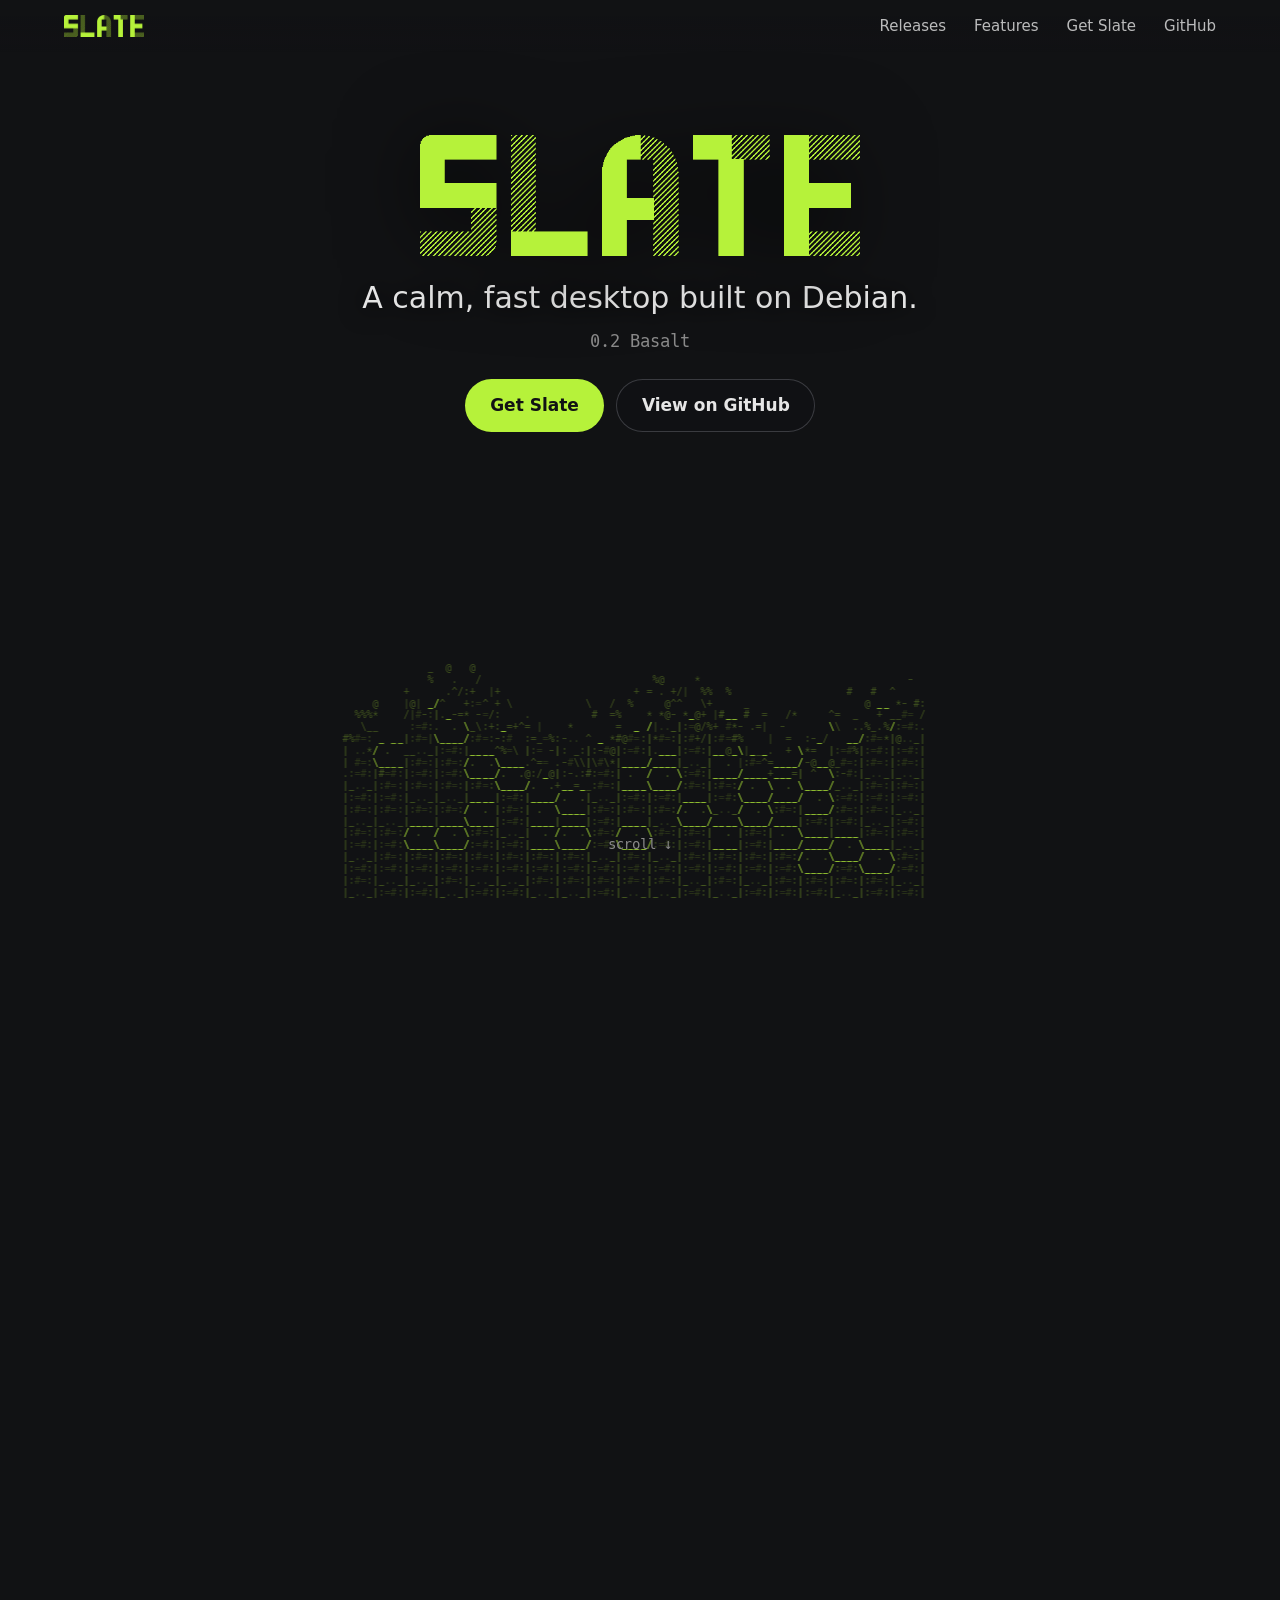
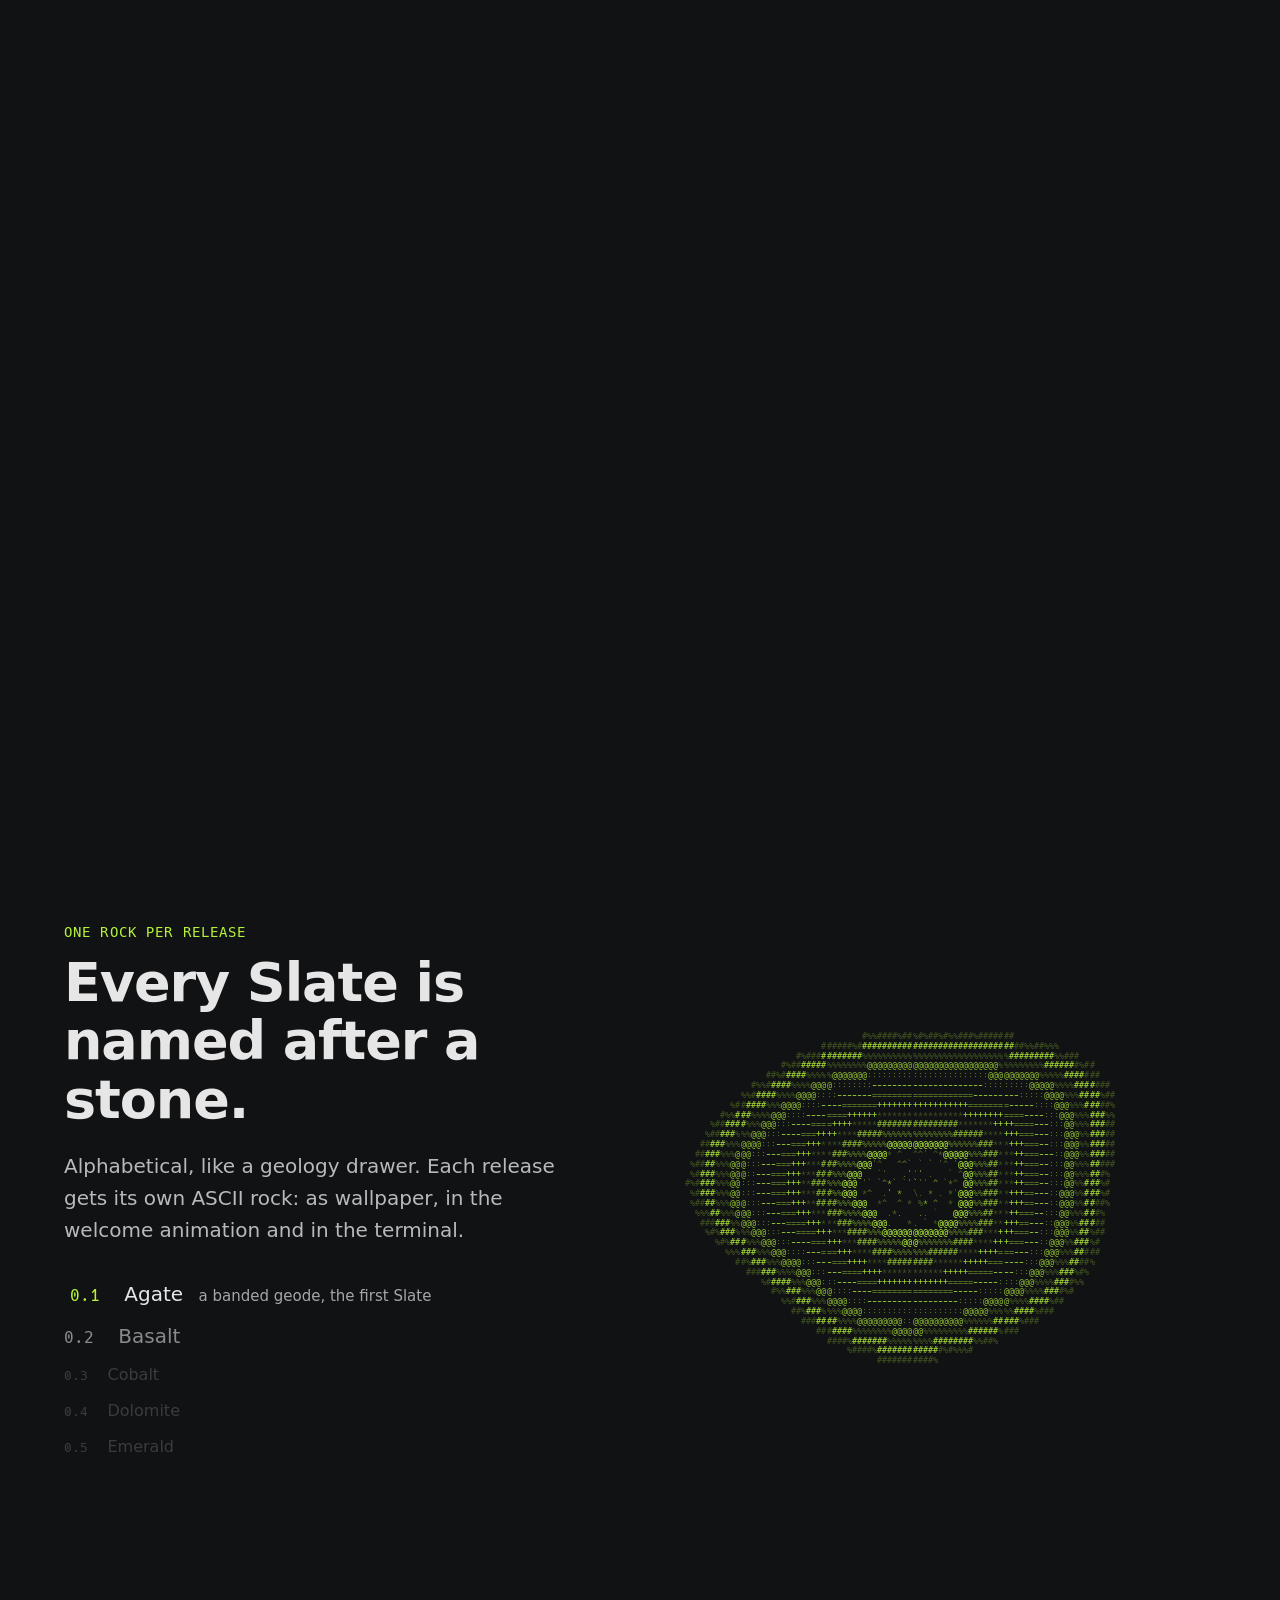
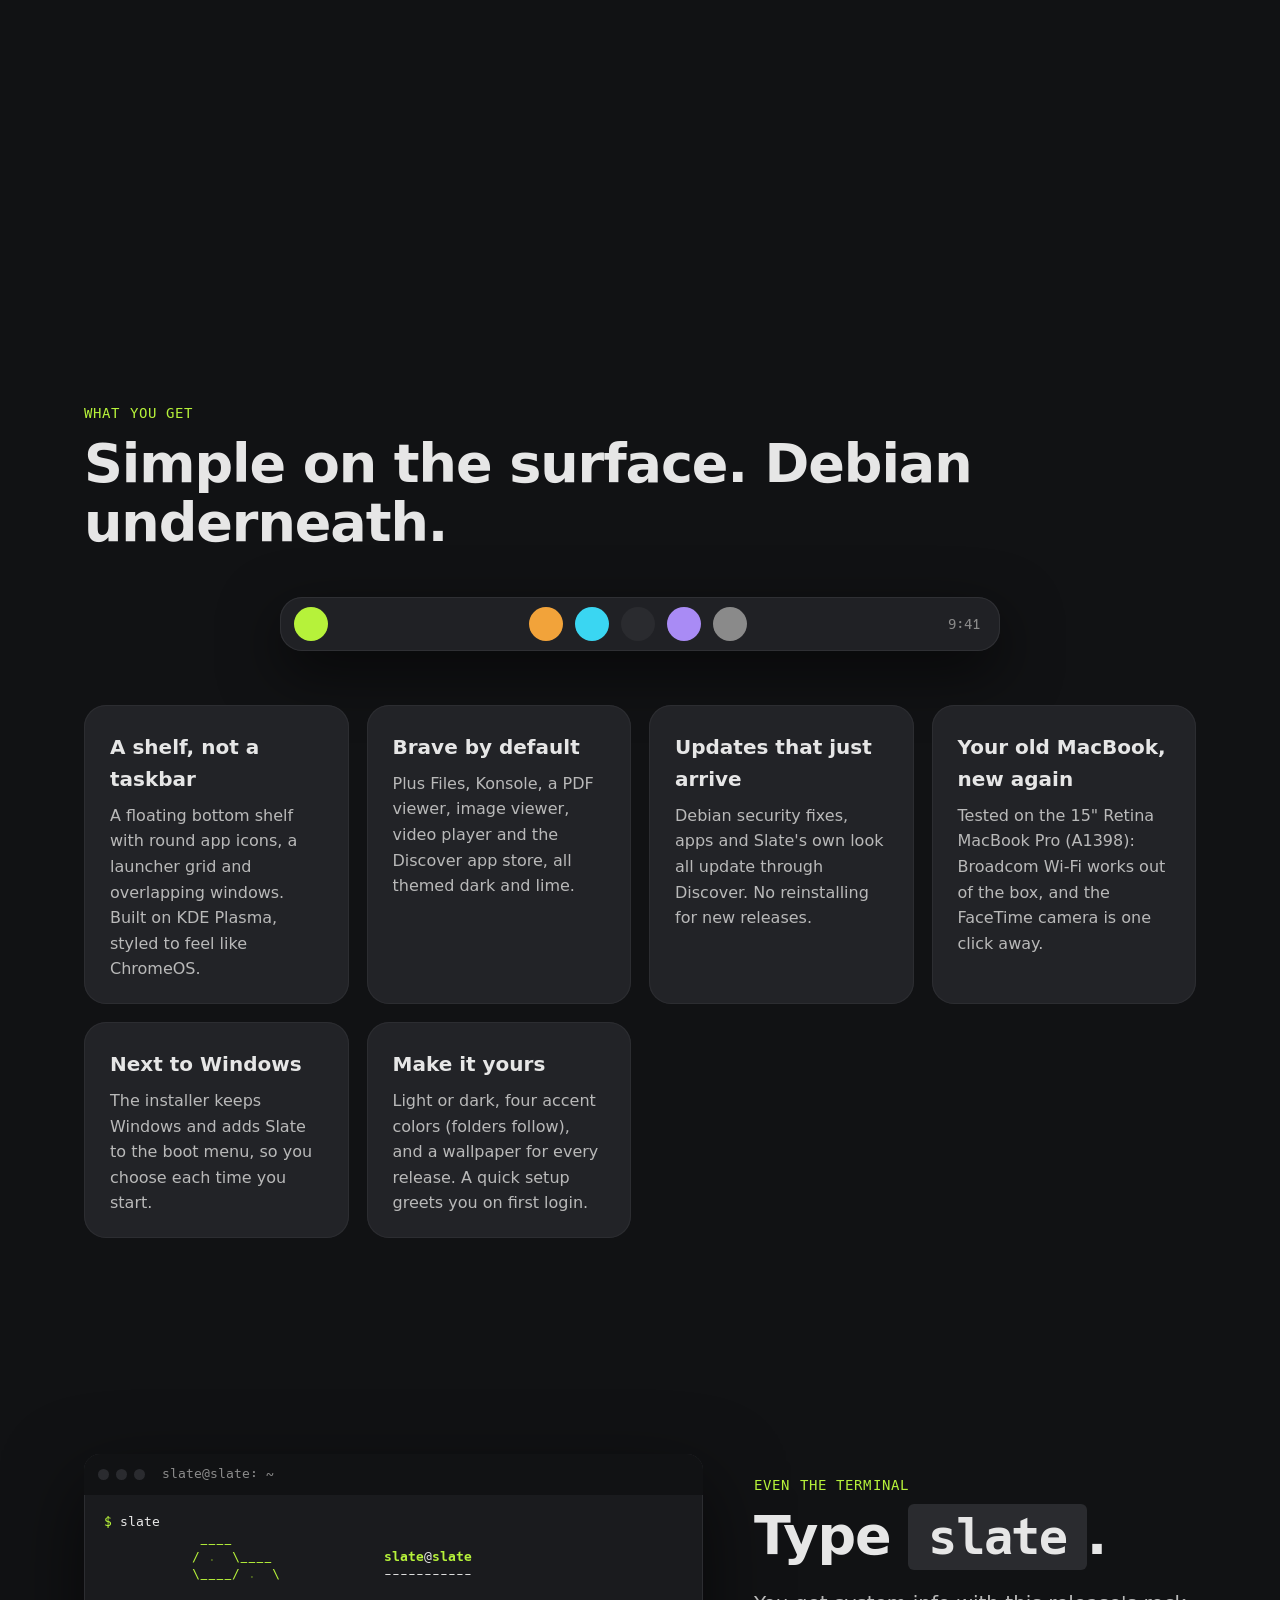
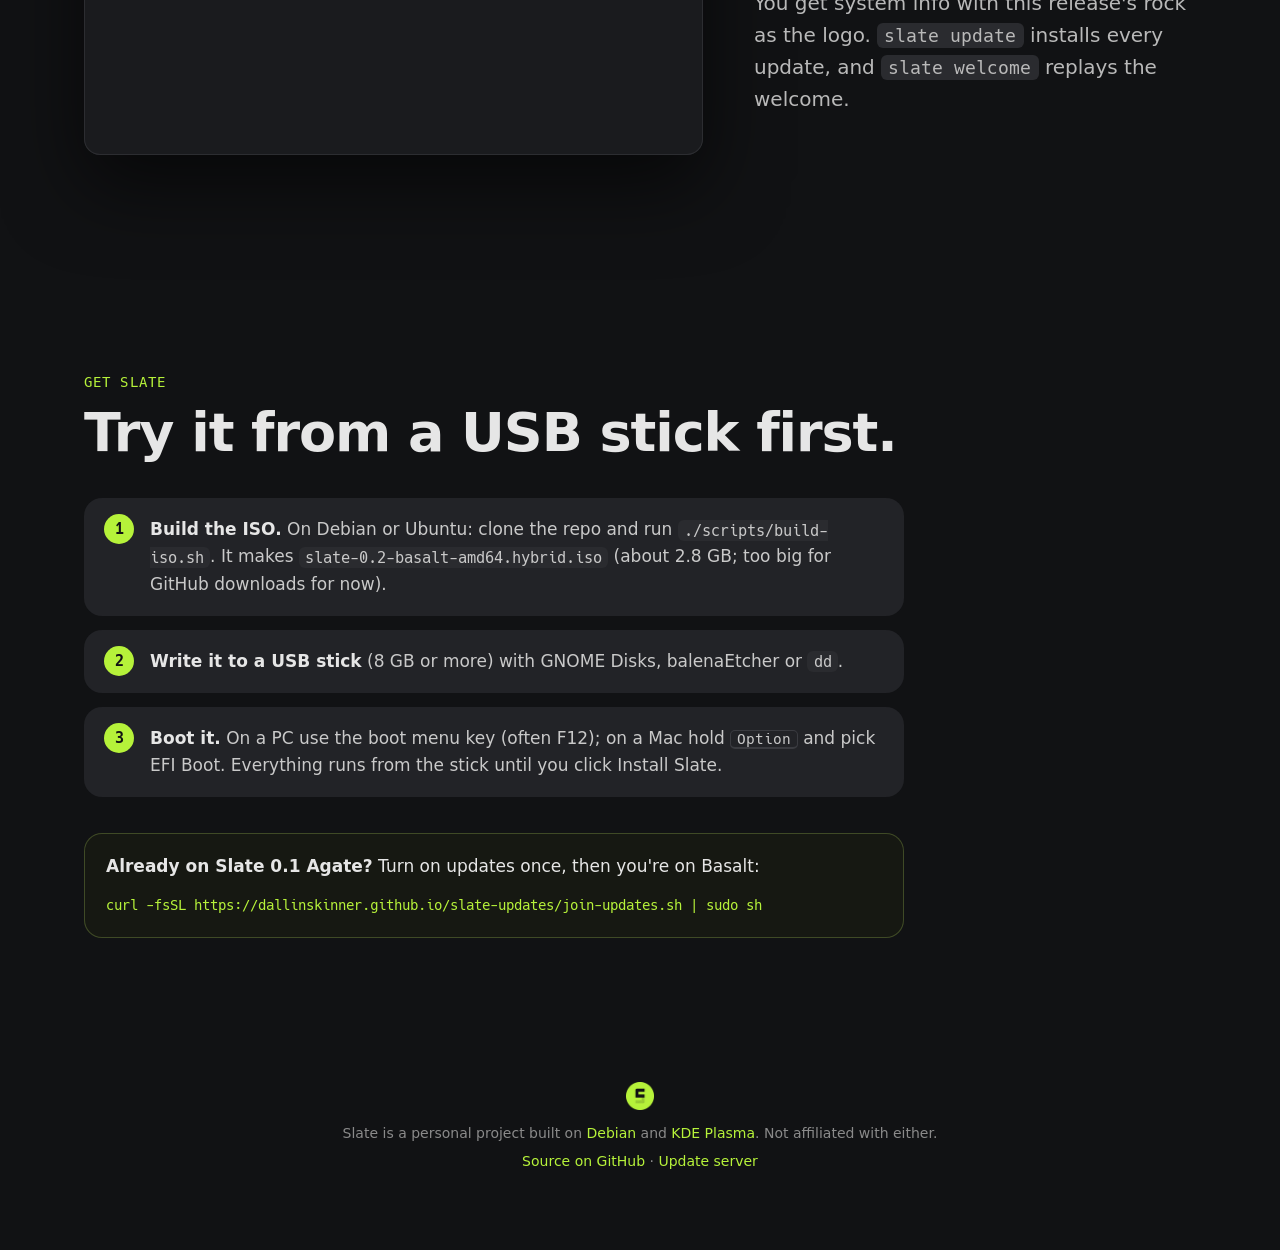
==== website/index.html @ af1b6420 "Slate 0.2 Basalt Debian 13 based desktop OS: live-build config, Slate look (KDE Plasma styled), slat" ====
<!doctype html>
<html lang="en">
<head>
<meta charset="utf-8">
<meta name="viewport" content="width=device-width, initial-scale=1">
<title>Slate</title>
<meta name="description" content="Slate is a calm, fast desktop OS built on Debian. Every release is named after a rock.">
<meta name="theme-color" content="#111214">
<link rel="icon" href="assets/favicon.png">
<link rel="stylesheet" href="style.css">
</head>
<body>

<header class="nav">
  <a class="nav-logo" href="#top"><img src="assets/wordmark.png" alt="Slate" height="22"></a>
  <nav>
    <a href="#releases">Releases</a>
    <a href="#features">Features</a>
    <a href="#get">Get Slate</a>
    <a class="nav-gh" href="https://github.com/dallinskinner/slate">GitHub</a>
  </nav>
</header>

<main id="top">

  <!-- Hero: the Basalt columns rise as you scroll -->
  <section class="hero" id="hero">
    <div class="sticky">
      <canvas id="heroRock" aria-hidden="true"></canvas>
      <div class="hero-text">
        <img class="hero-mark" src="assets/wordmark.png" alt="Slate">
        <p class="hero-tag">A calm, fast desktop built on Debian.</p>
        <p class="hero-ver"><span class="mono">0.2 Basalt</span></p>
        <div class="hero-cta">
          <a class="btn" href="#get">Get Slate</a>
          <a class="btn ghost" href="https://github.com/dallinskinner/slate">View on GitHub</a>
        </div>
      </div>
      <div class="scroll-hint mono" id="scrollHint">scroll ↓</div>
    </div>
  </section>

  <!-- Releases: the rock morphs from Agate into Basalt -->
  <section class="releases" id="releases">
    <div class="sticky split">
      <div class="rel-copy">
        <p class="kicker mono">One rock per release</p>
        <h2>Every Slate is named after a stone.</h2>
        <p class="lede">Alphabetical, like a geology drawer. Each release gets its own ASCII rock: as wallpaper, in the welcome animation and in the terminal.</p>
        <ol class="rel-list">
          <li data-at="0"><span class="mono">0.1</span> Agate <em>a banded geode, the first Slate</em></li>
          <li data-at="1"><span class="mono">0.2</span> Basalt <em>hexagonal columns, out now</em></li>
          <li class="future"><span class="mono">0.3</span> Cobalt</li>
          <li class="future"><span class="mono">0.4</span> Dolomite</li>
          <li class="future"><span class="mono">0.5</span> Emerald</li>
        </ol>
      </div>
      <canvas id="morphRock" aria-hidden="true"></canvas>
    </div>
  </section>

  <!-- Features -->
  <section class="features" id="features">
    <p class="kicker mono reveal">What you get</p>
    <h2 class="reveal">Simple on the surface. Debian underneath.</h2>
    <div class="shelf-demo reveal" aria-hidden="true">
      <div class="shelf">
        <span class="dot launcher"></span>
        <span class="apps">
          <span class="dot" style="--c:#f2a33a"></span>
          <span class="dot" style="--c:#3ad6f2"></span>
          <span class="dot" style="--c:#2a2b2f"></span>
          <span class="dot" style="--c:#a98bf5"></span>
          <span class="dot" style="--c:#8a8a8a"></span>
        </span>
        <span class="tray mono">9:41</span>
      </div>
    </div>
    <div class="grid">
      <article class="card reveal">
        <h3>A shelf, not a taskbar</h3>
        <p>A floating bottom shelf with round app icons, a launcher grid and overlapping windows. Built on KDE Plasma, styled to feel like ChromeOS.</p>
      </article>
      <article class="card reveal">
        <h3>Brave by default</h3>
        <p>Plus Files, Konsole, a PDF viewer, image viewer, video player and the Discover app store, all themed dark and lime.</p>
      </article>
      <article class="card reveal">
        <h3>Updates that just arrive</h3>
        <p>Debian security fixes, apps and Slate's own look all update through Discover. No reinstalling for new releases.</p>
      </article>
      <article class="card reveal">
        <h3>Your old MacBook, new again</h3>
        <p>Tested on the 15" Retina MacBook Pro (A1398): Broadcom Wi-Fi works out of the box, and the FaceTime camera is one click away.</p>
      </article>
      <article class="card reveal">
        <h3>Next to Windows</h3>
        <p>The installer keeps Windows and adds Slate to the boot menu, so you choose each time you start.</p>
      </article>
      <article class="card reveal">
        <h3>Make it yours</h3>
        <p>Light or dark, four accent colors (folders follow), and a wallpaper for every release. A quick setup greets you on first login.</p>
      </article>
    </div>
  </section>

  <!-- Terminal -->
  <section class="term-section">
    <div class="term reveal" role="img" aria-label="Konsole running the slate command, showing the Basalt rock and system info">
      <div class="term-bar"><span></span><span></span><span></span><b class="mono">slate@slate: ~</b></div>
      <pre class="mono" id="termOut"><span class="p">$</span> slate</pre>
    </div>
    <div class="term-copy reveal">
      <p class="kicker mono">Even the terminal</p>
      <h2>Type <code>slate</code>.</h2>
      <p class="lede">You get system info with this release's rock as the logo. <code>slate update</code> installs every update, and <code>slate welcome</code> replays the welcome.</p>
    </div>
  </section>

  <!-- Get Slate -->
  <section class="get" id="get">
    <p class="kicker mono reveal">Get Slate</p>
    <h2 class="reveal">Try it from a USB stick first.</h2>
    <ol class="steps">
      <li class="reveal"><b>Build the ISO.</b> On Debian or Ubuntu: clone the repo and run <code>./scripts/build-iso.sh</code>. It makes <code>slate-0.2-basalt-amd64.hybrid.iso</code> (about 2.8 GB; too big for GitHub downloads for now).</li>
      <li class="reveal"><b>Write it to a USB stick</b> (8 GB or more) with GNOME Disks, balenaEtcher or <code>dd</code>.</li>
      <li class="reveal"><b>Boot it.</b> On a PC use the boot menu key (often F12); on a Mac hold <kbd>Option</kbd> and pick EFI Boot. Everything runs from the stick until you click Install Slate.</li>
    </ol>
    <div class="callout reveal">
      <p><b>Already on Slate 0.1 Agate?</b> Turn on updates once, then you're on Basalt:</p>
      <pre class="mono copy"><code>curl -fsSL https://dallinskinner.github.io/slate-updates/join-updates.sh | sudo sh</code></pre>
    </div>
  </section>

</main>

<footer class="foot">
  <img src="assets/favicon.png" alt="" width="28" height="28">
  <p>Slate is a personal project built on <a href="https://www.debian.org">Debian</a> and <a href="https://kde.org/plasma-desktop/">KDE Plasma</a>. Not affiliated with either.</p>
  <p><a href="https://github.com/dallinskinner/slate">Source on GitHub</a> · <a href="https://github.com/dallinskinner/slate-updates">Update server</a></p>
</footer>

<script src="main.js"></script>
</body>
</html>
---- website/style.css ----
@font-face { font-family: "Hack"; src: url("assets/fonts/Hack-Regular.ttf") format("truetype"); font-display: swap; }
@font-face { font-family: "Hack"; font-weight: 700; src: url("assets/fonts/Hack-Bold.ttf") format("truetype"); font-display: swap; }

:root {
  --ink: #111214; --base: #1a1b1e; --surface: #222327; --raised: #2a2b2f;
  --text: #e6e6e6; --muted: #8a8a8a; --lime: #b6f23a; --lime-hi: #ccf778;
  --sans: "Noto Sans", "Inter", system-ui, -apple-system, "Segoe UI", sans-serif;
  --mono: "Hack", ui-monospace, "SFMono-Regular", Menlo, monospace;
  --gutter: clamp(16px, 5vw, 64px);
}
* { box-sizing: border-box; }
html { scroll-behavior: smooth; }
html, body { overflow-x: clip; }
body { margin: 0; background: var(--ink); color: var(--text); font: 17px/1.6 var(--sans); -webkit-font-smoothing: antialiased; }
a { color: var(--lime); text-decoration: none; }
a:hover { color: var(--lime-hi); }
.mono, code, kbd, pre { font-family: var(--mono); }
code { overflow-wrap: anywhere; font-size: .9em; background: var(--raised); padding: .1em .4em; border-radius: 6px; }
kbd { font-size: .85em; border: 1px solid #3a3b40; border-bottom-width: 2px; padding: 0 .4em; border-radius: 5px; }
.nowrap { white-space: nowrap; }
h2 { font-size: clamp(30px, 4.6vw, 54px); line-height: 1.08; letter-spacing: -.02em; margin: .2em 0 .4em; font-weight: 700; }
h3 { font-size: 20px; margin: 0 0 .4em; }
.kicker { color: var(--lime); font-size: 14px; letter-spacing: .08em; text-transform: uppercase; margin: 0; }
.lede { color: #b9b9b9; font-size: clamp(17px, 1.6vw, 20px); max-width: 34em; }

/* nav */
.nav { position: fixed; inset: 0 0 auto 0; z-index: 10; display: flex; align-items: center; justify-content: space-between;
  padding: 14px var(--gutter); background: linear-gradient(var(--ink) 30%, transparent); }
.nav-logo img { display: block; }
.nav nav { display: flex; gap: clamp(12px, 3vw, 28px); font-size: 15px; }
.nav nav a { color: var(--text); opacity: .8; }
.nav nav a:hover { opacity: 1; color: var(--lime); }
@media (max-width: 560px) { .nav nav a:not(.nav-gh) { display: none; } }

/* sticky scroll scenes */
.sticky { position: sticky; top: 0; height: 100vh; height: 100svh; overflow: hidden; }
.hero { height: 260vh; }
.hero canvas { position: absolute; left: 50%; bottom: 0; transform: translateX(-50%); width: min(1400px, 100%, 50vh * 1.62); }
.hero-text { position: absolute; inset: 0; display: flex; flex-direction: column; align-items: center; justify-content: center;
  justify-content: flex-start; text-align: center; padding: 15vh var(--gutter) 0; opacity: 0; transform: translateY(24px);
  transition: opacity .6s ease, transform .6s ease; pointer-events: none; }
.hero-text.on { opacity: 1; transform: none; pointer-events: auto; }
.hero-mark { width: min(440px, 70vw); height: auto; filter: drop-shadow(0 8px 40px rgba(0,0,0,.7)); }
.hero-tag { font-size: clamp(20px, 2.6vw, 30px); margin: .6em 0 .2em; text-shadow: 0 2px 24px #000; }
.hero-ver { color: var(--muted); margin: 0 0 1.4em; }
.hero-cta { display: flex; gap: 12px; flex-wrap: wrap; justify-content: center; }
.btn { display: inline-block; background: var(--lime); color: var(--ink); font-weight: 700; padding: .75em 1.5em; border-radius: 999px; }
.btn:hover { background: var(--lime-hi); color: var(--ink); }
.btn.ghost { background: rgba(17,18,20,.7); color: var(--text); box-shadow: inset 0 0 0 1px #3a3b40; }
.btn.ghost:hover { box-shadow: inset 0 0 0 1px var(--lime); color: var(--lime); }
.scroll-hint { position: absolute; bottom: 5vh; left: 0; right: 0; text-align: center; color: var(--muted); font-size: 14px;
  animation: bob 1.6s ease-in-out infinite; transition: opacity .4s; }
@keyframes bob { 50% { transform: translateY(8px); } }

.releases { height: 300vh; }
.split { display: grid; grid-template-columns: minmax(0, 5fr) minmax(0, 6fr); align-items: center; gap: 3vw; padding: 0 var(--gutter); }
.split canvas { width: 100%; }
.rel-list { list-style: none; padding: 0; margin: 1.6em 0 0; display: grid; gap: .5em; font-size: 20px; }
.rel-list li { color: var(--muted); transition: color .3s, transform .3s; }
.rel-list li .mono { display: inline-block; width: 3em; font-size: .8em; }
.rel-list li em { font-style: normal; font-size: 15px; margin-left: .6em; opacity: 0; transition: opacity .3s; }
.rel-list li.on { color: var(--text); transform: translateX(6px); }
.rel-list li.on .mono { color: var(--lime); }
.rel-list li.on em { opacity: .7; }
.rel-list li.future { opacity: .35; font-size: 16px; }
@media (max-width: 820px) {
  .split { grid-template-columns: 1fr; align-content: center; gap: 2vh; }
  .split canvas { order: -1; max-height: 34vh; object-fit: contain; }
  .rel-list { font-size: 17px; margin-top: .8em; }
  .rel-list li.future { display: none; }
}

/* features */
section.features, section.get, section.term-section { padding: 18vh var(--gutter) 6vh; max-width: 1240px; margin: 0 auto; }
.grid { display: grid; grid-template-columns: repeat(auto-fit, minmax(260px, 1fr)); gap: 18px; margin-top: 6vh; }
.card { background: var(--surface); border-radius: 22px; padding: 26px 26px 22px; box-shadow: inset 0 0 0 1px #2c2d31; }
.card p { color: #b9b9b9; margin: 0; font-size: 16px; }
.card:hover { box-shadow: inset 0 0 0 1px #3f4a26; }

.shelf-demo { display: flex; justify-content: center; margin: 5vh 0 0; }
.shelf { display: flex; align-items: center; gap: 18px; padding: 10px 14px; background: rgba(34,35,39,.9); border-radius: 22px;
  box-shadow: 0 20px 60px rgba(0,0,0,.6), inset 0 0 0 1px #2f3034; width: min(720px, 100%); }
.shelf .apps { flex: 1; display: flex; justify-content: center; gap: 12px; }
.shelf .dot { width: 34px; height: 34px; border-radius: 50%; background: var(--c, var(--raised)); display: inline-block;
  transform: scale(.2); opacity: 0; transition: transform .5s cubic-bezier(.3,1.6,.5,1), opacity .4s; }
.shelf .launcher { background: var(--lime); }
.shelf .tray { color: var(--muted); font-size: 14px; padding-right: 6px; }
.shelf-demo.in .dot { transform: none; opacity: 1; }
.shelf-demo.in .apps .dot:nth-child(1) { transition-delay: .1s } .shelf-demo.in .apps .dot:nth-child(2) { transition-delay: .18s }
.shelf-demo.in .apps .dot:nth-child(3) { transition-delay: .26s } .shelf-demo.in .apps .dot:nth-child(4) { transition-delay: .34s }
.shelf-demo.in .apps .dot:nth-child(5) { transition-delay: .42s }

/* terminal */
.term-section { display: grid; grid-template-columns: minmax(0, 7fr) minmax(0, 5fr); gap: 4vw; align-items: center; }
@media (max-width: 900px) { .term-section { grid-template-columns: 1fr; } }
.term { background: var(--base); border-radius: 16px; overflow: hidden; box-shadow: 0 30px 80px rgba(0,0,0,.6), inset 0 0 0 1px #2c2d31; }
.term-bar { display: flex; gap: 7px; align-items: center; padding: 10px 14px; background: var(--ink); }
.term-bar span { width: 11px; height: 11px; border-radius: 50%; background: var(--raised); }
.term-bar b { margin-left: 10px; font-weight: 400; color: var(--muted); font-size: 13px; }
.term pre { margin: 0; padding: 18px 20px 22px; font-size: clamp(8px, 1.05vw, 13px); line-height: 1.35; overflow-x: auto; min-height: 20em; color: var(--text); }
.term .p { color: var(--lime); }
.term .k { color: var(--lime); font-weight: 700; }
.term .l1 { color: #b6f23a; } .term .l2 { color: #84b02e; } .term .l3 { color: #526a22; }

/* get */
.steps li { min-width: 0; }
.steps { counter-reset: s; list-style: none; padding: 0; margin: 4vh 0; display: grid; gap: 14px; max-width: 820px; }
.steps li { counter-increment: s; position: relative; padding: 18px 20px 18px 66px; background: var(--surface); border-radius: 18px; color: #c9c9c9; }
.steps li::before { content: counter(s); position: absolute; left: 20px; top: 16px; width: 30px; height: 30px; border-radius: 50%;
  background: var(--lime); color: var(--ink); font: 700 15px/30px var(--mono); text-align: center; }
.steps b { color: var(--text); }
.callout { max-width: 820px; border-radius: 18px; padding: 20px 22px; box-shadow: inset 0 0 0 1px #3f4a26; background: #161812; }
.callout p { margin: 0 0 .6em; }
.callout pre { margin: 0; overflow-x: auto; }
.callout code { background: none; padding: 0; color: var(--lime); font-size: 14px; }

.foot { padding: 10vh var(--gutter) 8vh; text-align: center; color: var(--muted); font-size: 14px; }
.foot p { margin: .4em 0; }

/* scroll reveal */
.reveal { opacity: 0; transform: translateY(28px); transition: opacity .7s ease, transform .7s ease; }
.reveal.in { opacity: 1; transform: none; }

@media (prefers-reduced-motion: reduce) {
  html { scroll-behavior: auto; }
  .reveal, .hero-text, .shelf .dot { opacity: 1 !important; transform: none !important; transition: none !important; }
  .scroll-hint { animation: none; }
}
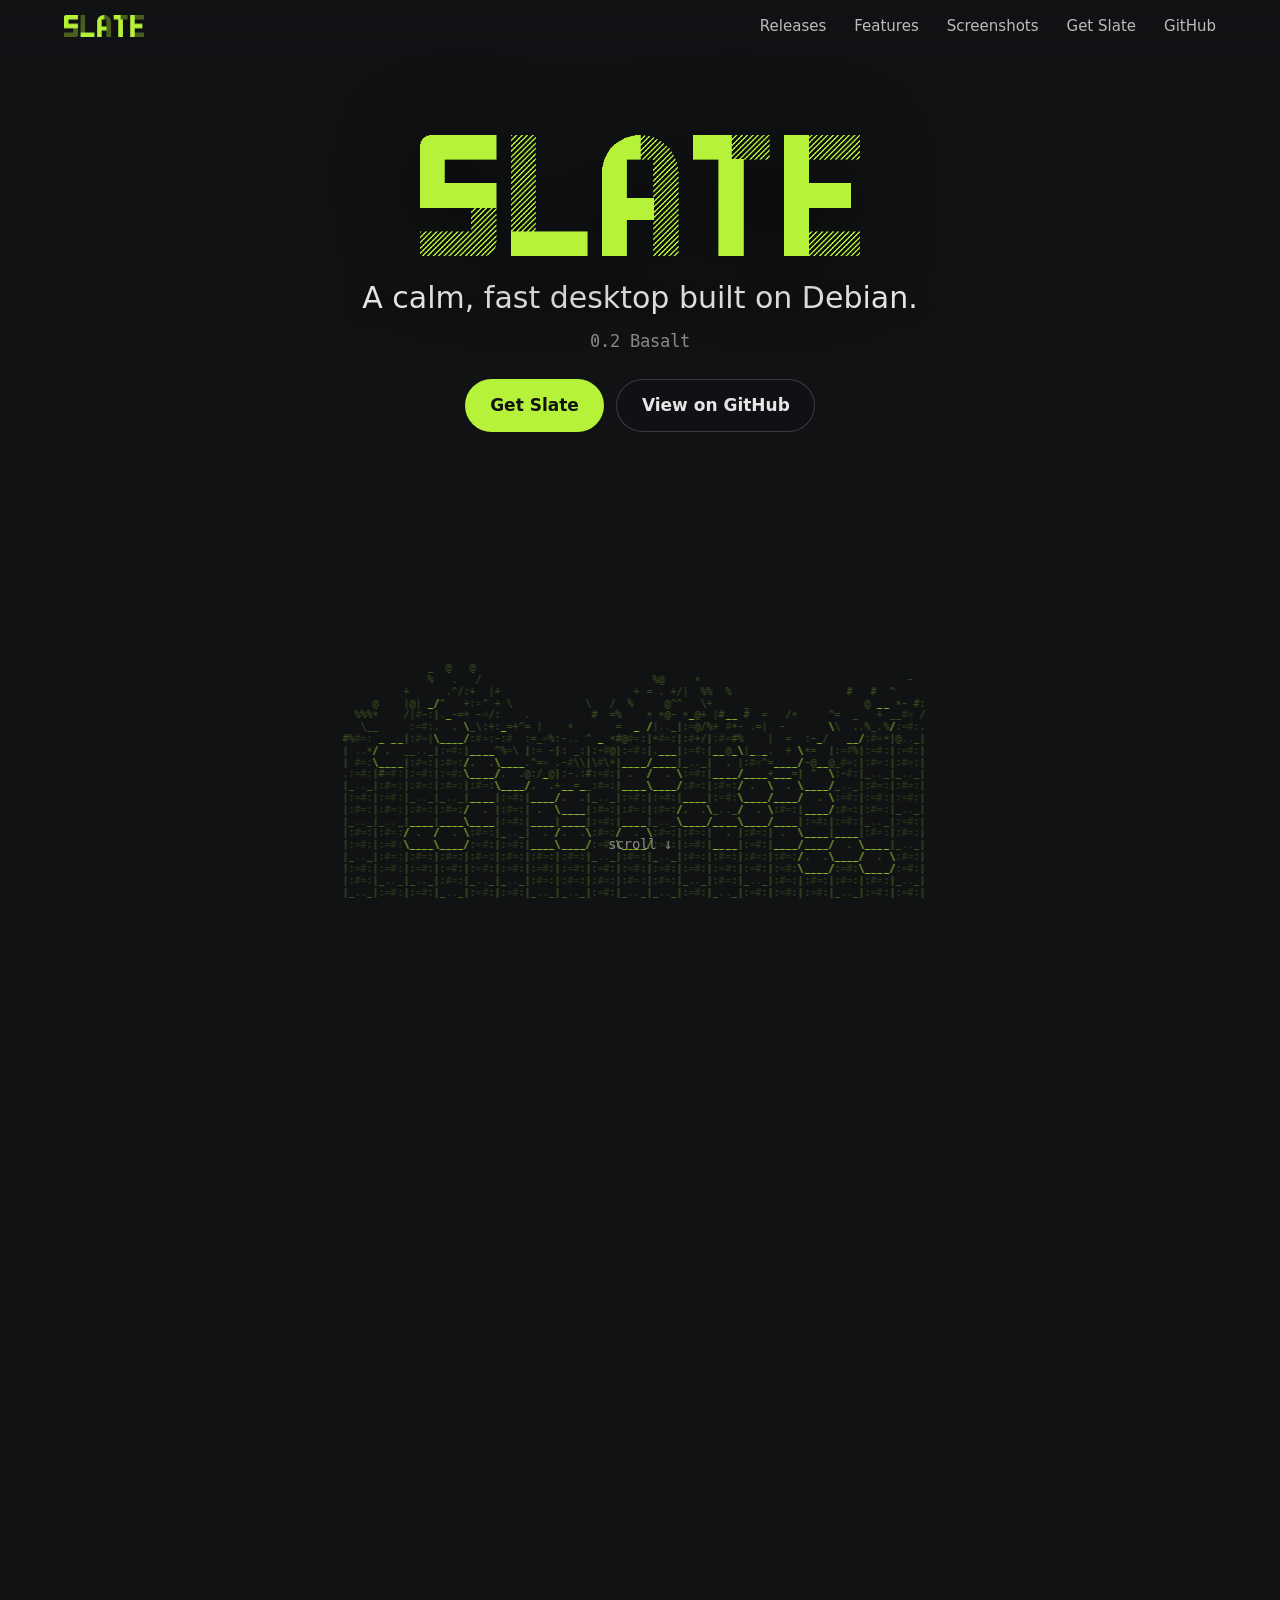
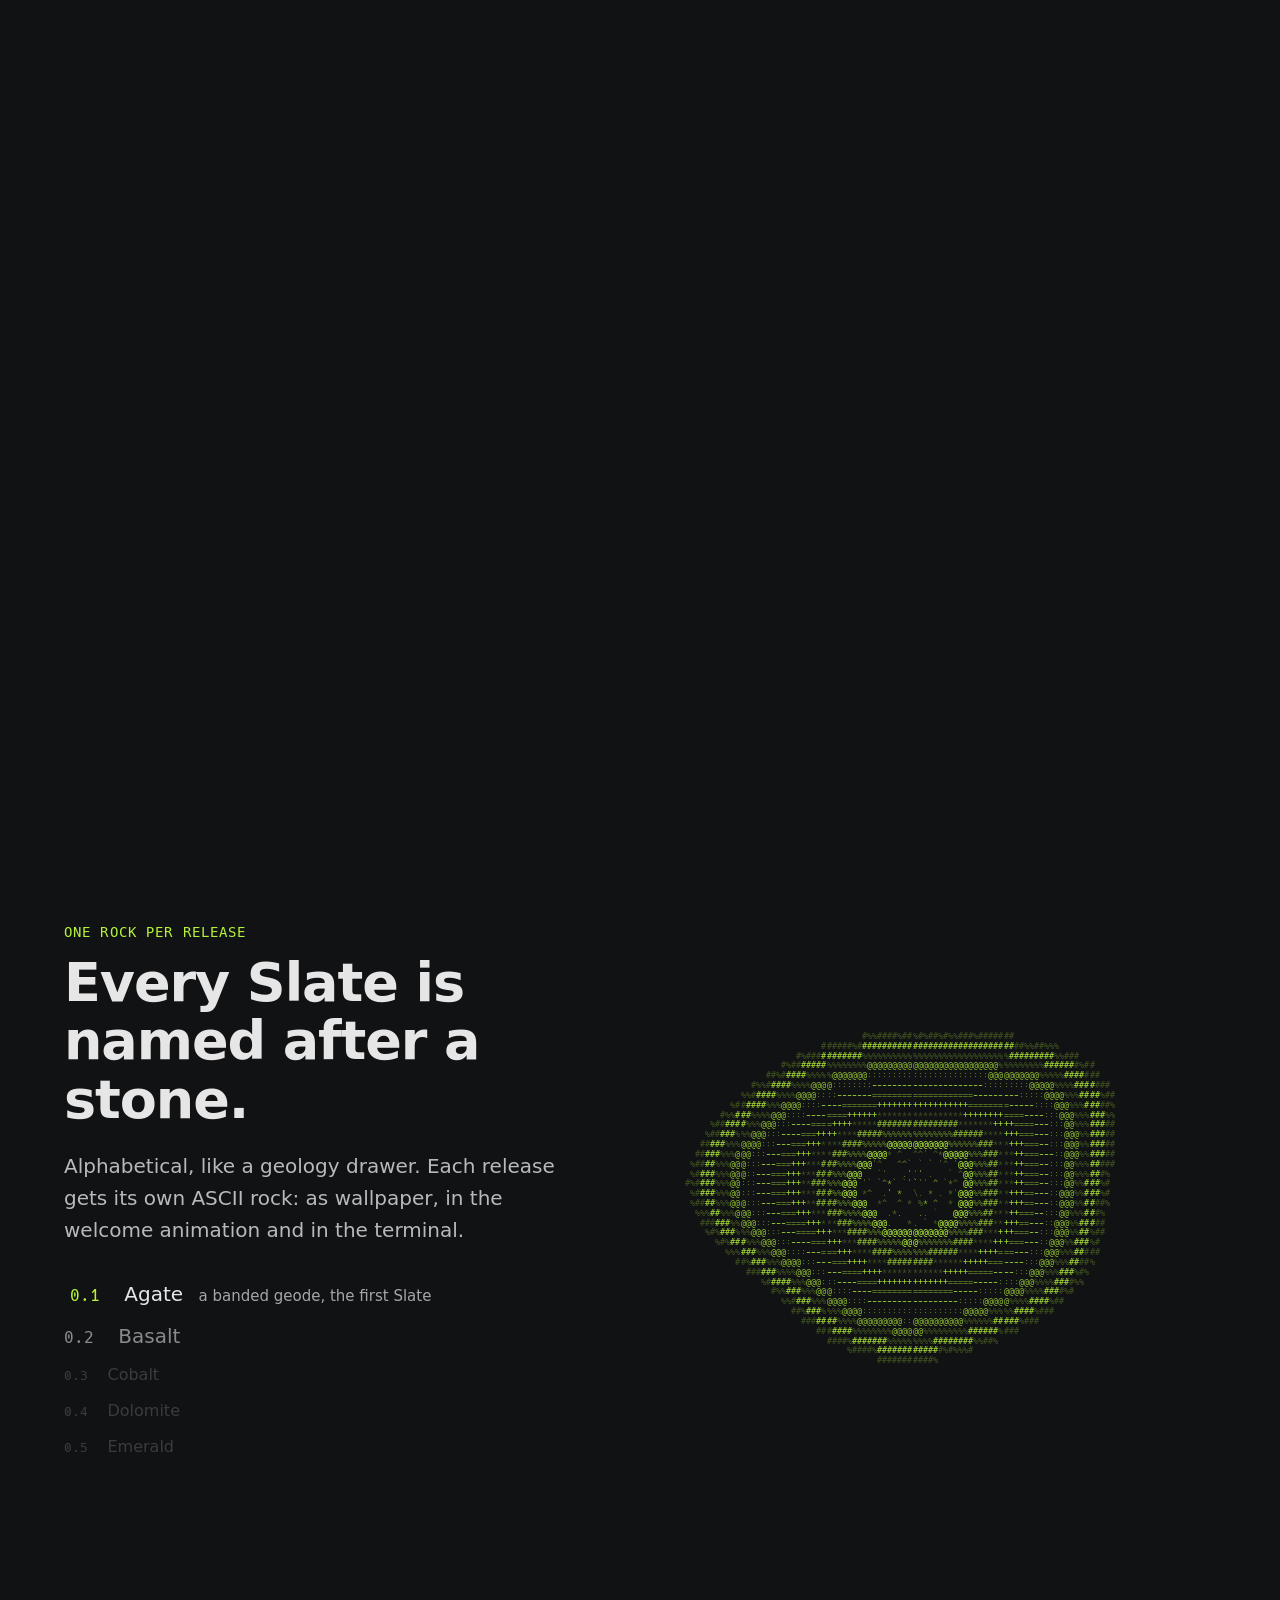
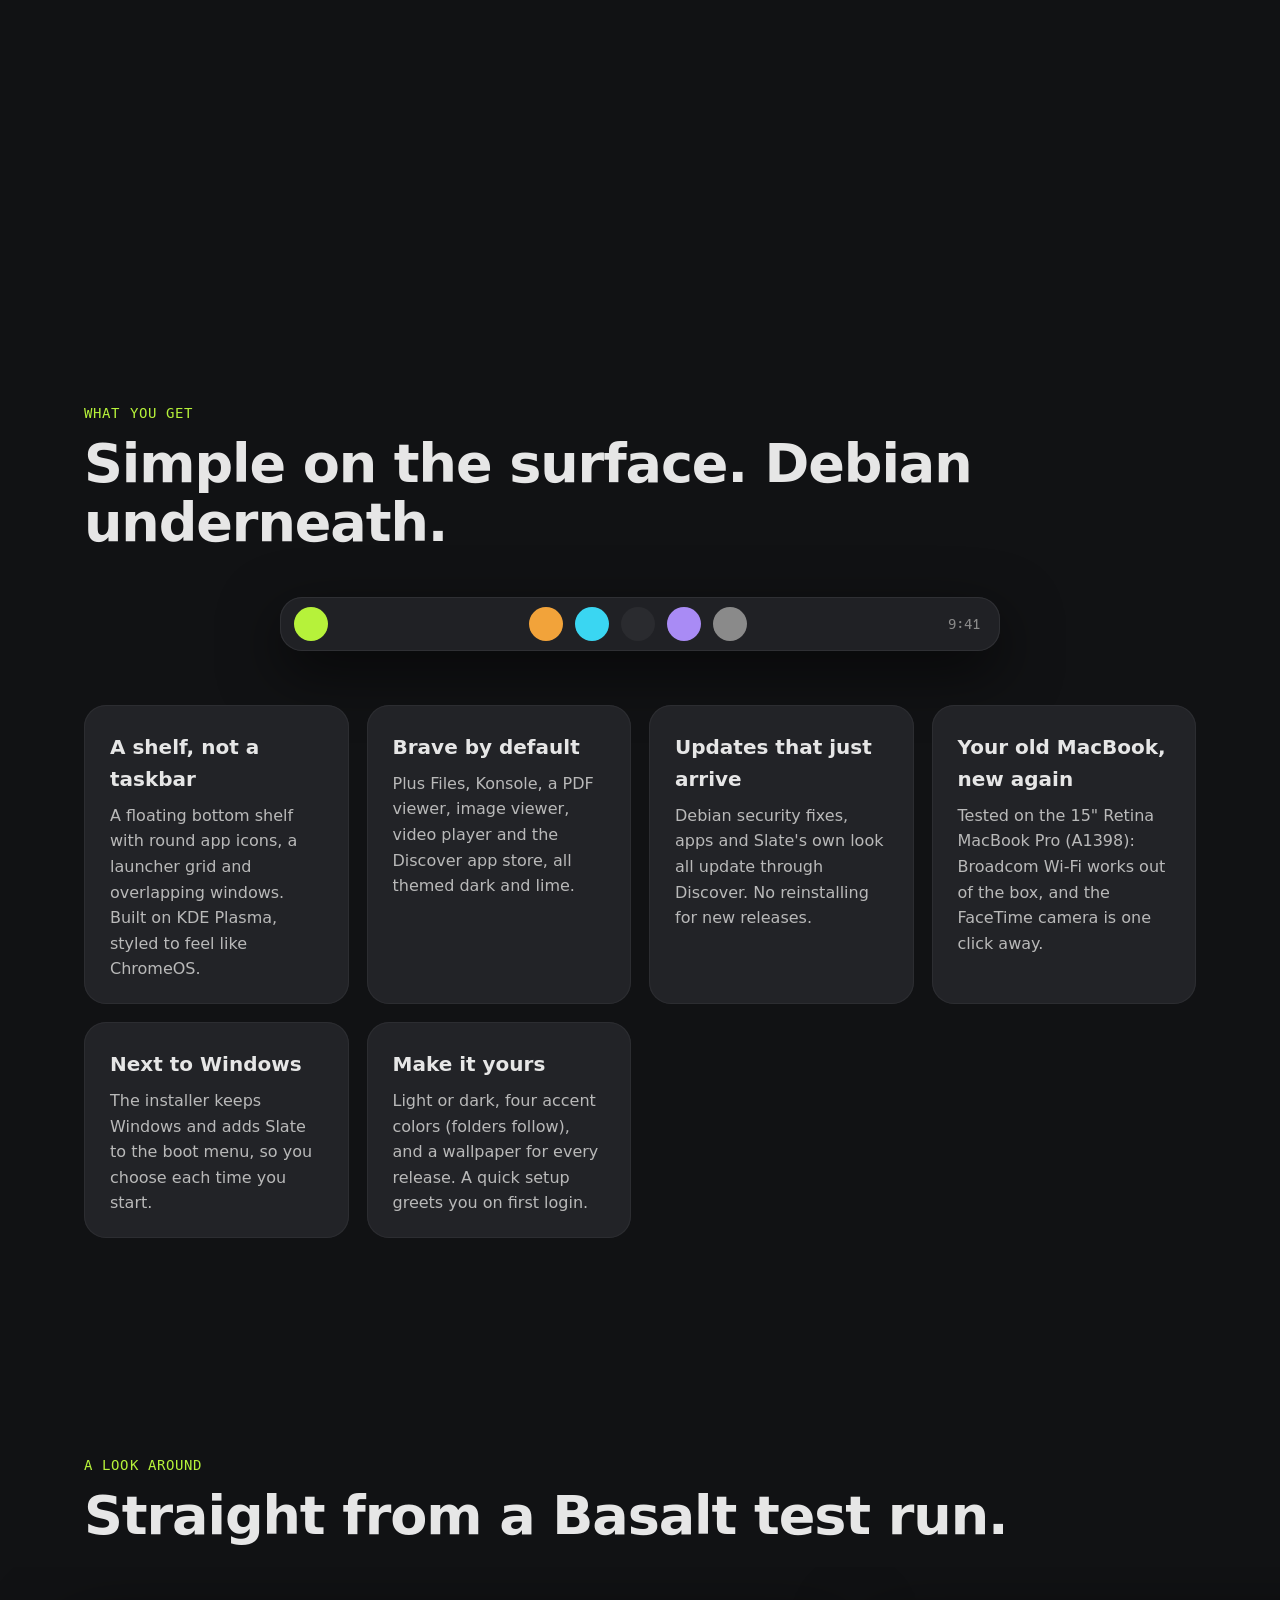
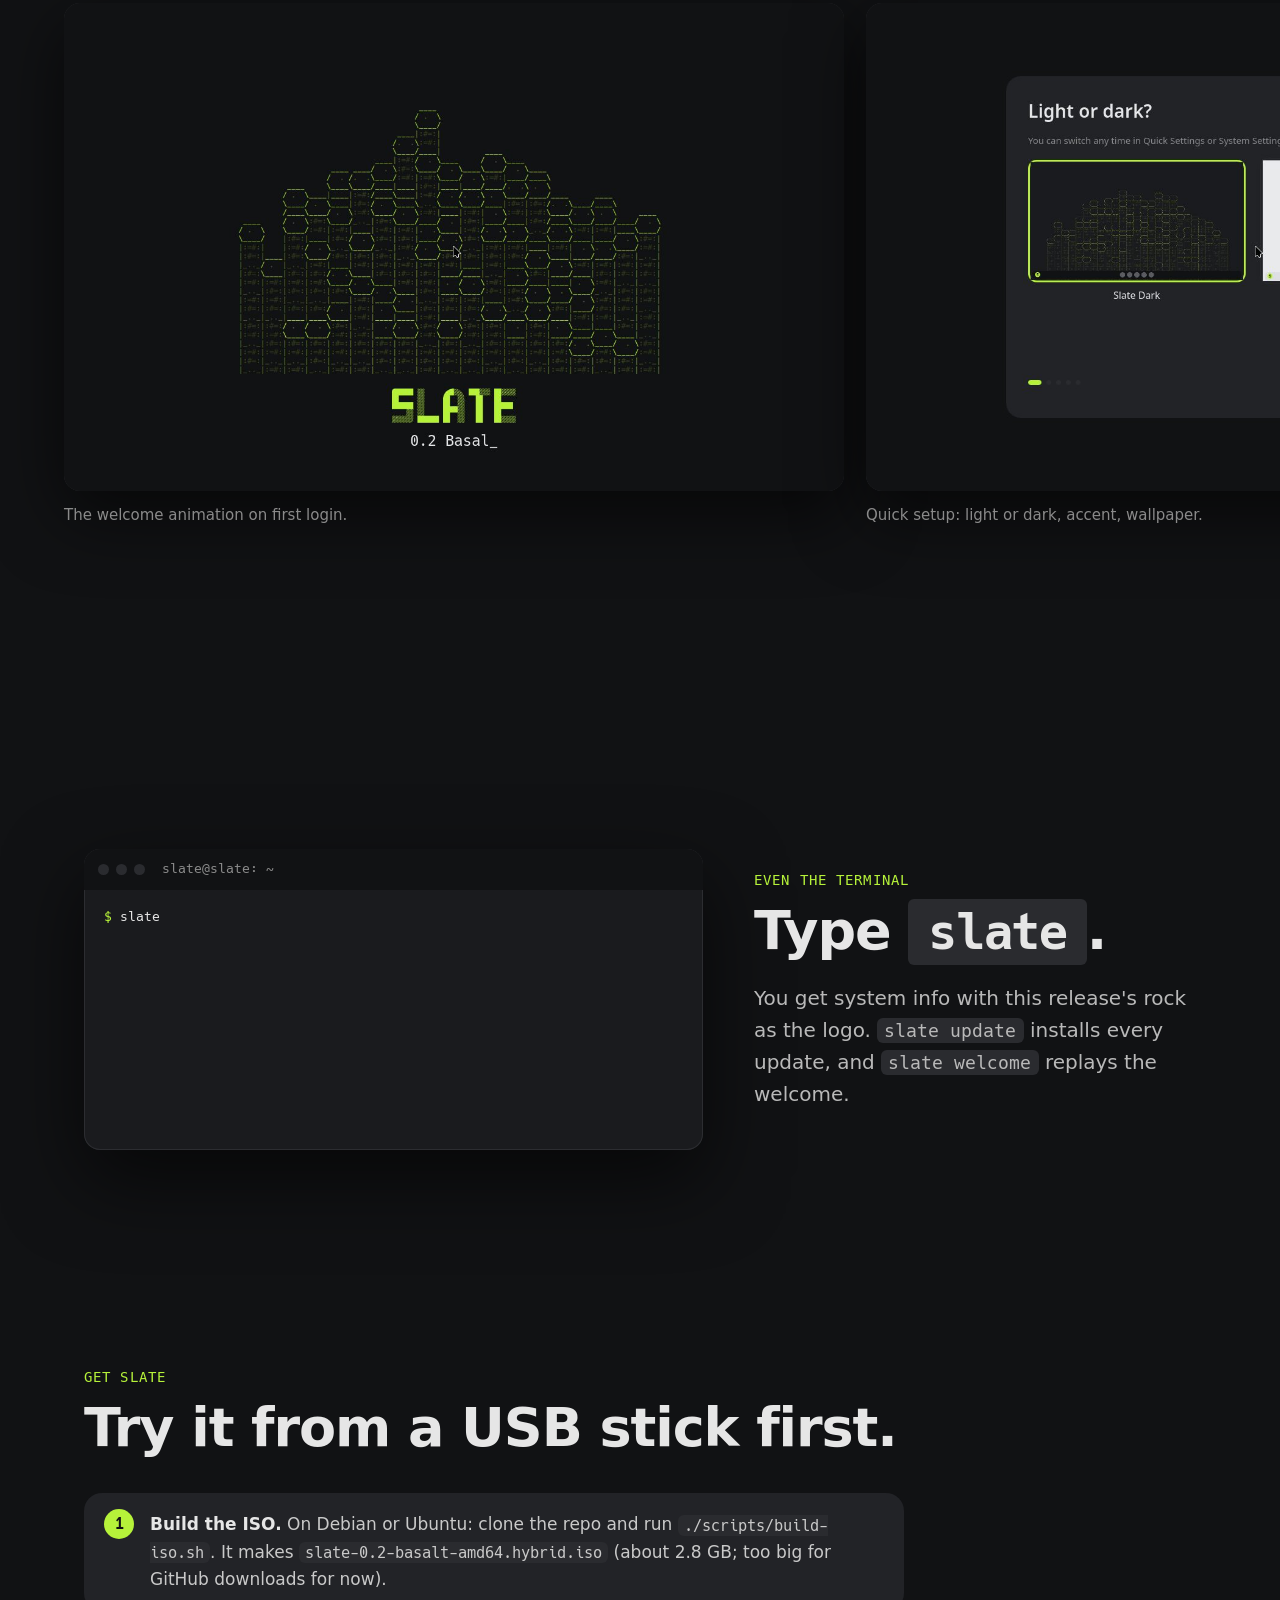
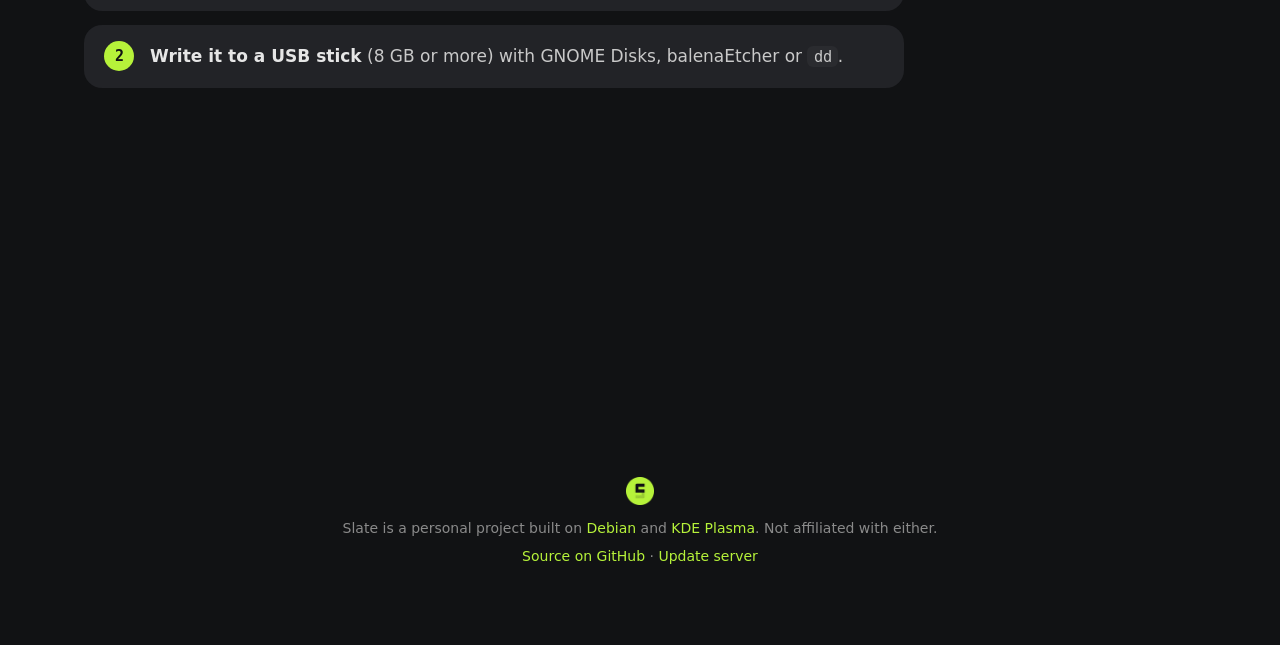
==== commit 6c137452: "Welcome stays on top (KWin rule, wait for session restore); kded5rc; website screenshots Co-Authored" ====
--- a/website/index.html
+++ b/website/index.html
@@ -16,6 +16,7 @@
   <nav>
     <a href="#releases">Releases</a>
     <a href="#features">Features</a>
+    <a href="#shots">Screenshots</a>
     <a href="#get">Get Slate</a>
     <a class="nav-gh" href="https://github.com/dallinskinner/slate">GitHub</a>
   </nav>
@@ -104,6 +105,20 @@
     </div>
   </section>
 
+  <!-- Screenshots (real, from the Basalt test VM) -->
+  <section class="shots" id="shots">
+    <p class="kicker mono reveal">A look around</p>
+    <h2 class="reveal">Straight from a Basalt test run.</h2>
+    <div class="shot-row">
+      <figure class="shot reveal"><img src="assets/shots/welcome.jpg" alt="The Basalt columns assembling on screen, with the SLATE wordmark and 0.2 Basalt below" loading="lazy" width="1280" height="800"><figcaption>The welcome animation on first login.</figcaption></figure>
+      <figure class="shot reveal"><img src="assets/shots/setup.jpg" alt="Setup card asking Light or dark, with Slate Dark and Slate Light previews" loading="lazy" width="1280" height="800"><figcaption>Quick setup: light or dark, accent, wallpaper.</figcaption></figure>
+      <figure class="shot reveal"><img src="assets/shots/accent.jpg" alt="Slate Light with a cyan accent: Dolphin file manager with cyan folders" loading="lazy" width="1280" height="800"><figcaption>Slate Light with the cyan accent. Folders follow.</figcaption></figure>
+      <figure class="shot reveal"><img src="assets/shots/terminal.jpg" alt="Konsole running slate: the Basalt rock in lime next to system info" loading="lazy" width="1280" height="800"><figcaption><code>slate</code> in Konsole on the Basalt rock wallpaper.</figcaption></figure>
+      <figure class="shot reveal"><img src="assets/shots/whatsnew.jpg" alt="What's new in Basalt card listing the release changes" loading="lazy" width="1280" height="800"><figcaption>After an upgrade: what's new.</figcaption></figure>
+      <figure class="shot reveal"><img src="assets/shots/bootmenu.jpg" alt="Boot menu: Start Slate 0.2 Basalt over the ASCII rock" loading="lazy" width="1280" height="960"><figcaption>The boot menu.</figcaption></figure>
+    </div>
+  </section>
+
   <!-- Terminal -->
   <section class="term-section">
     <div class="term reveal" role="img" aria-label="Konsole running the slate command, showing the Basalt rock and system info">
--- a/website/style.css
+++ b/website/style.css
@@ -90,6 +90,15 @@
 .shelf-demo.in .apps .dot:nth-child(3) { transition-delay: .26s } .shelf-demo.in .apps .dot:nth-child(4) { transition-delay: .34s }
 .shelf-demo.in .apps .dot:nth-child(5) { transition-delay: .42s }
 
+/* screenshots: horizontal, snapping */
+section.shots { padding: 18vh 0 4vh; }
+section.shots > .kicker, section.shots > h2 { max-width: 1240px; margin-left: auto; margin-right: auto; padding: 0 var(--gutter); }
+.shot-row { display: flex; gap: 22px; overflow-x: auto; scroll-snap-type: x mandatory; padding: 4vh var(--gutter) 3vh;
+  scrollbar-width: thin; scrollbar-color: #3a3b40 transparent; }
+.shot { flex: 0 0 min(780px, 84vw); margin: 0; scroll-snap-align: center; }
+.shot img { width: 100%; height: auto; display: block; border-radius: 16px; box-shadow: 0 24px 70px rgba(0,0,0,.6), inset 0 0 0 1px #2c2d31; }
+.shot figcaption { color: var(--muted); font-size: 15px; margin-top: 12px; }
+
 /* terminal */
 .term-section { display: grid; grid-template-columns: minmax(0, 7fr) minmax(0, 5fr); gap: 4vw; align-items: center; }
 @media (max-width: 900px) { .term-section { grid-template-columns: 1fr; } }
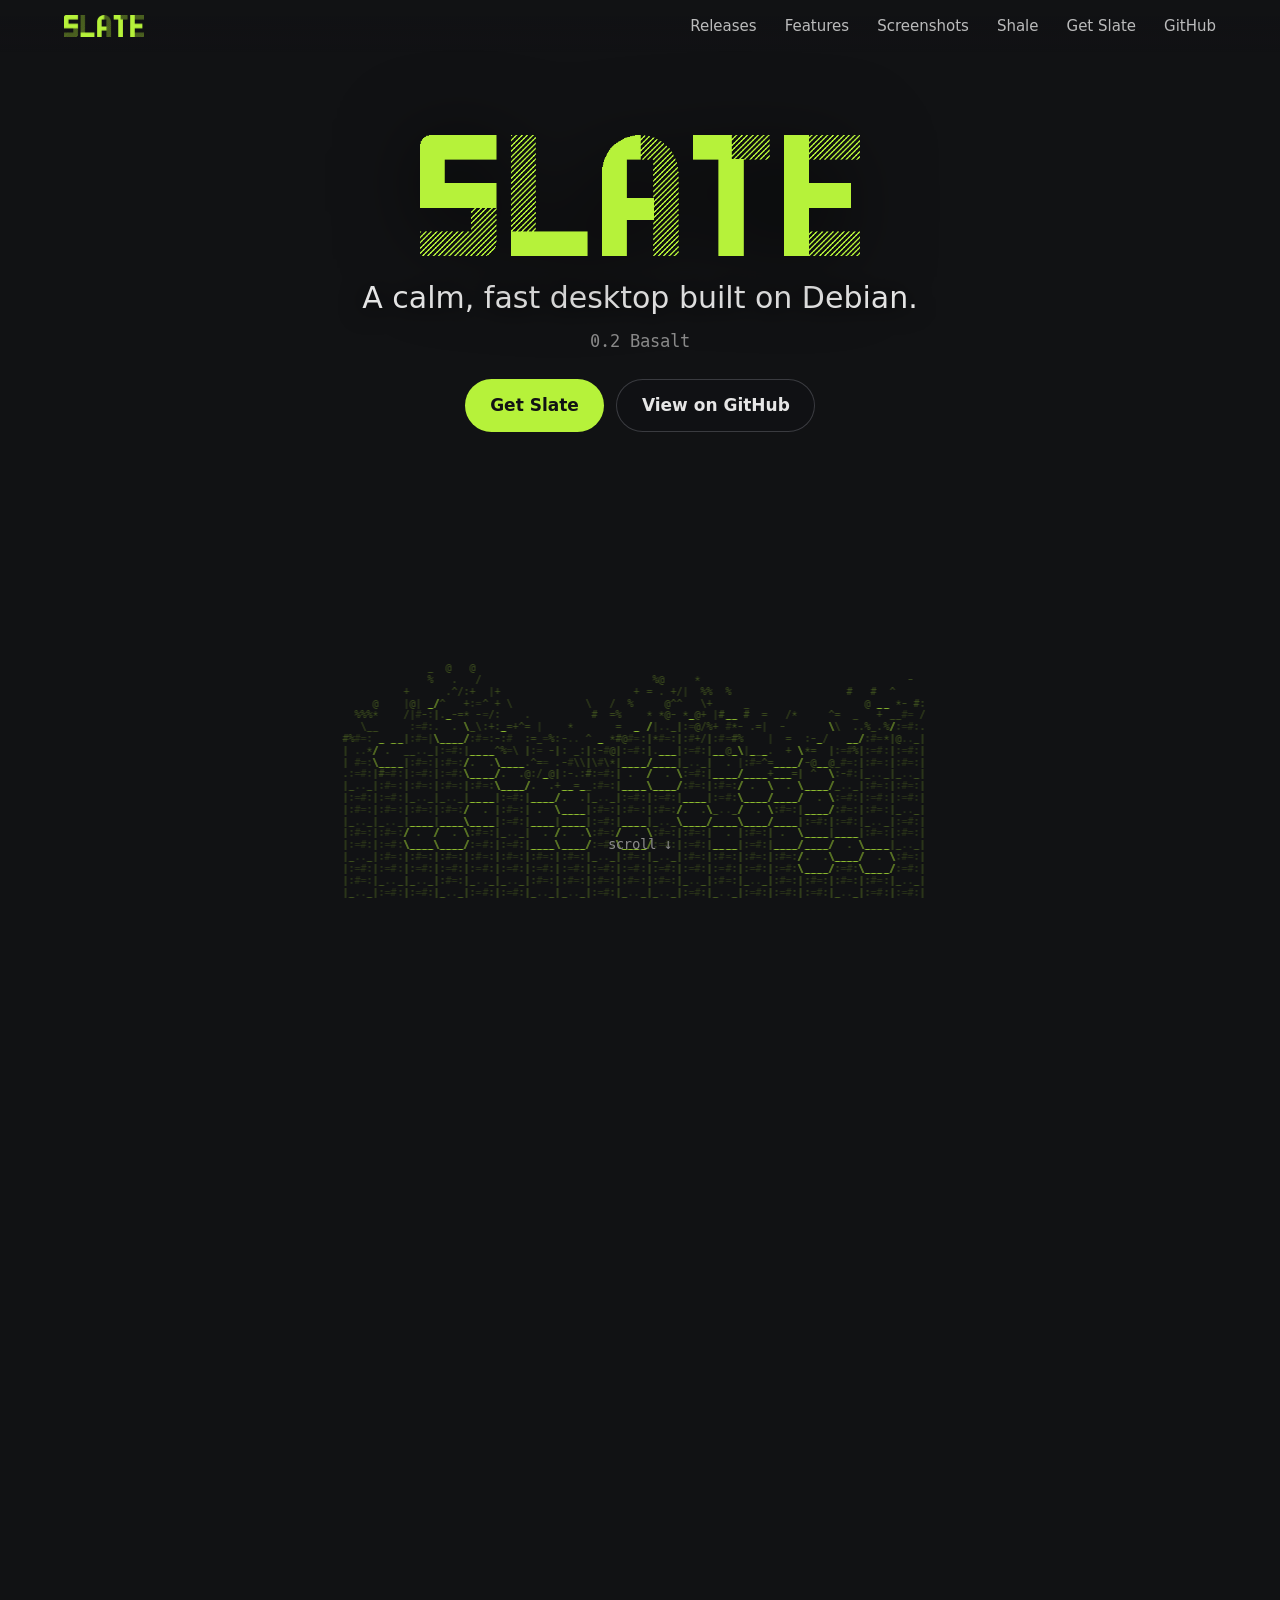
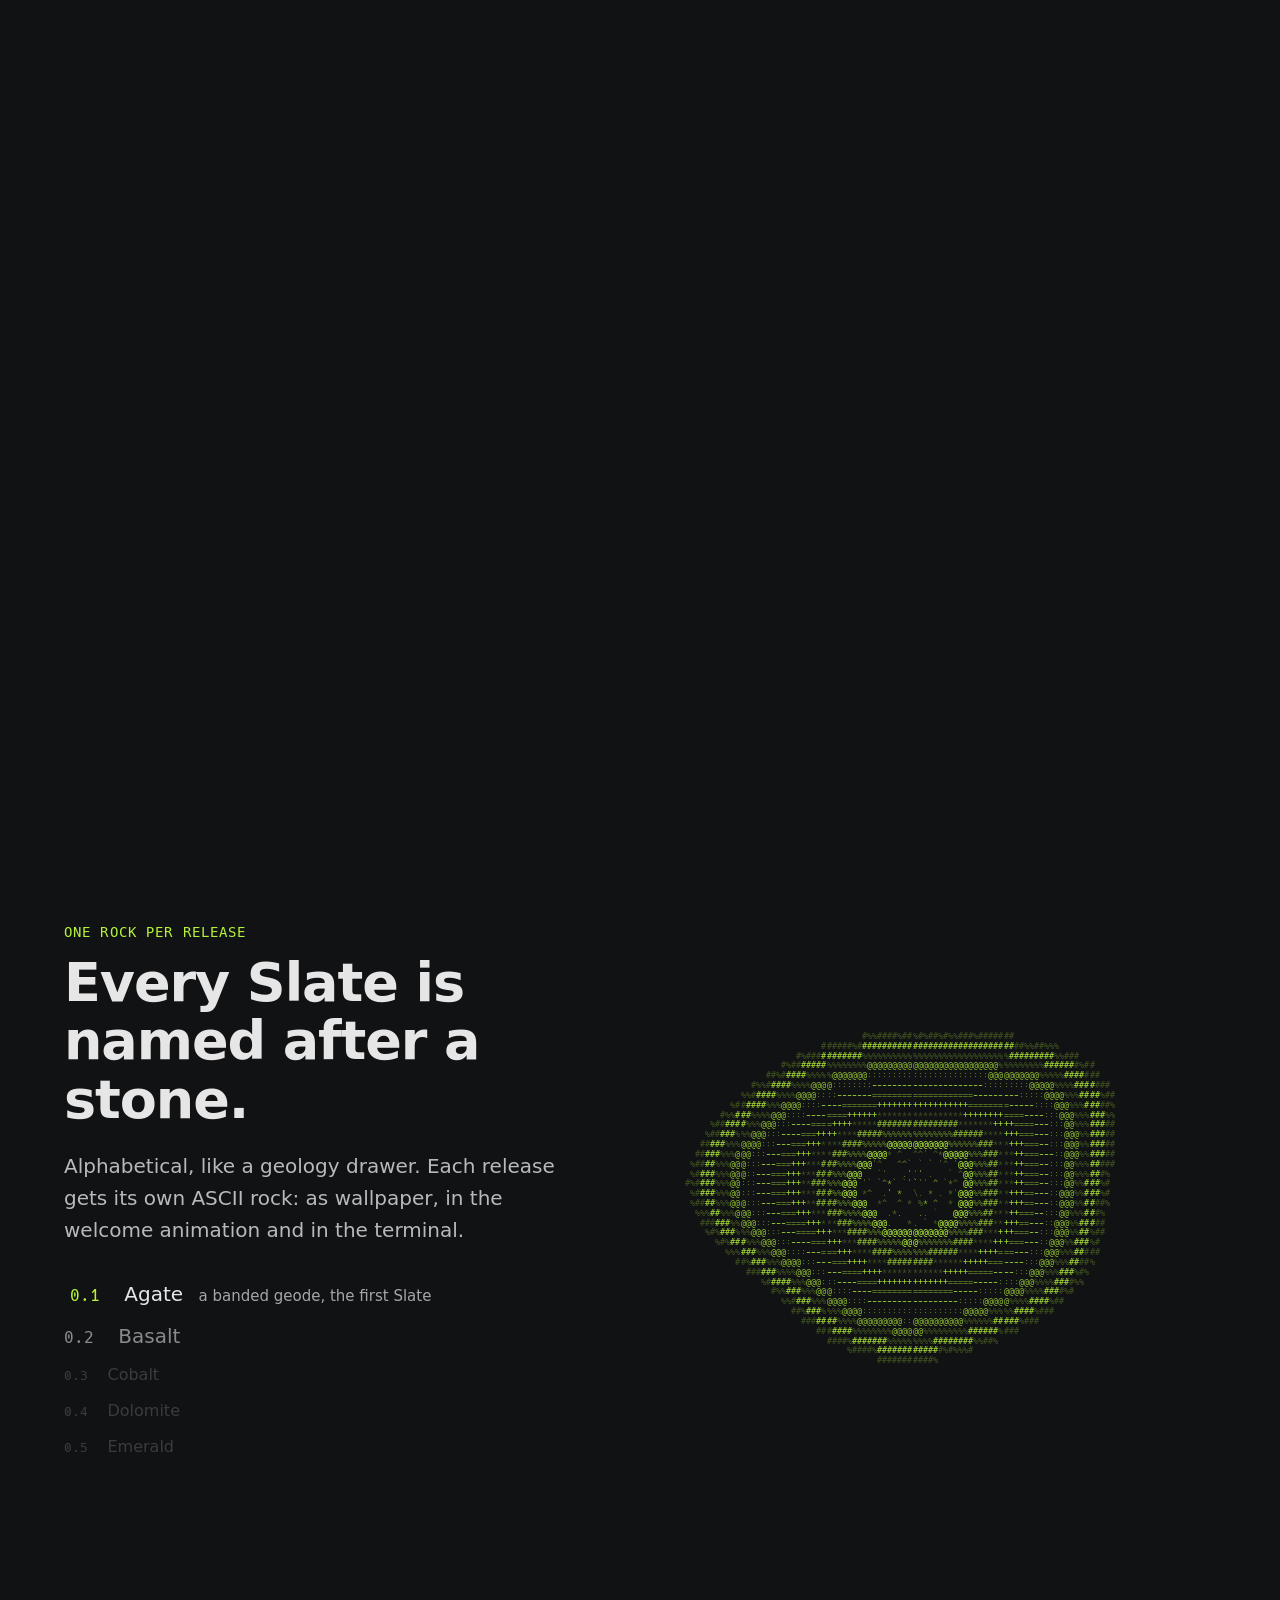
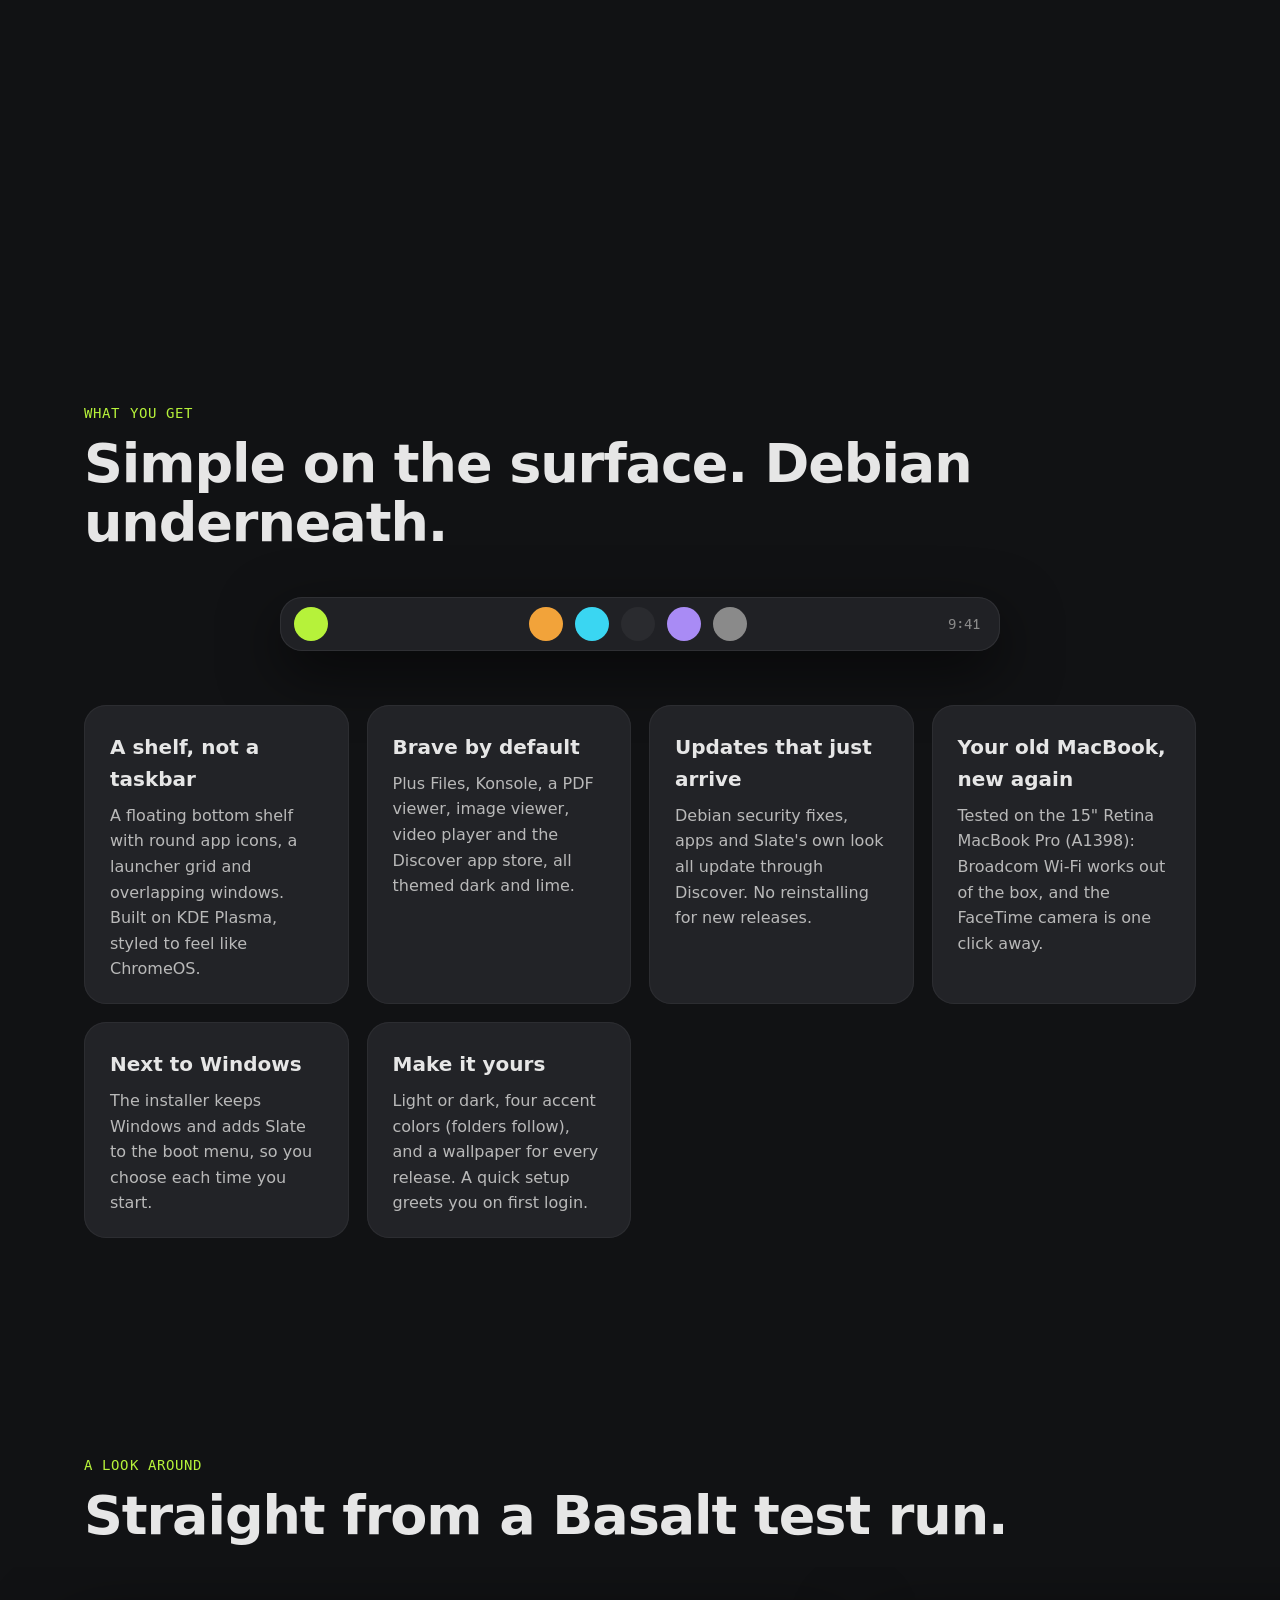
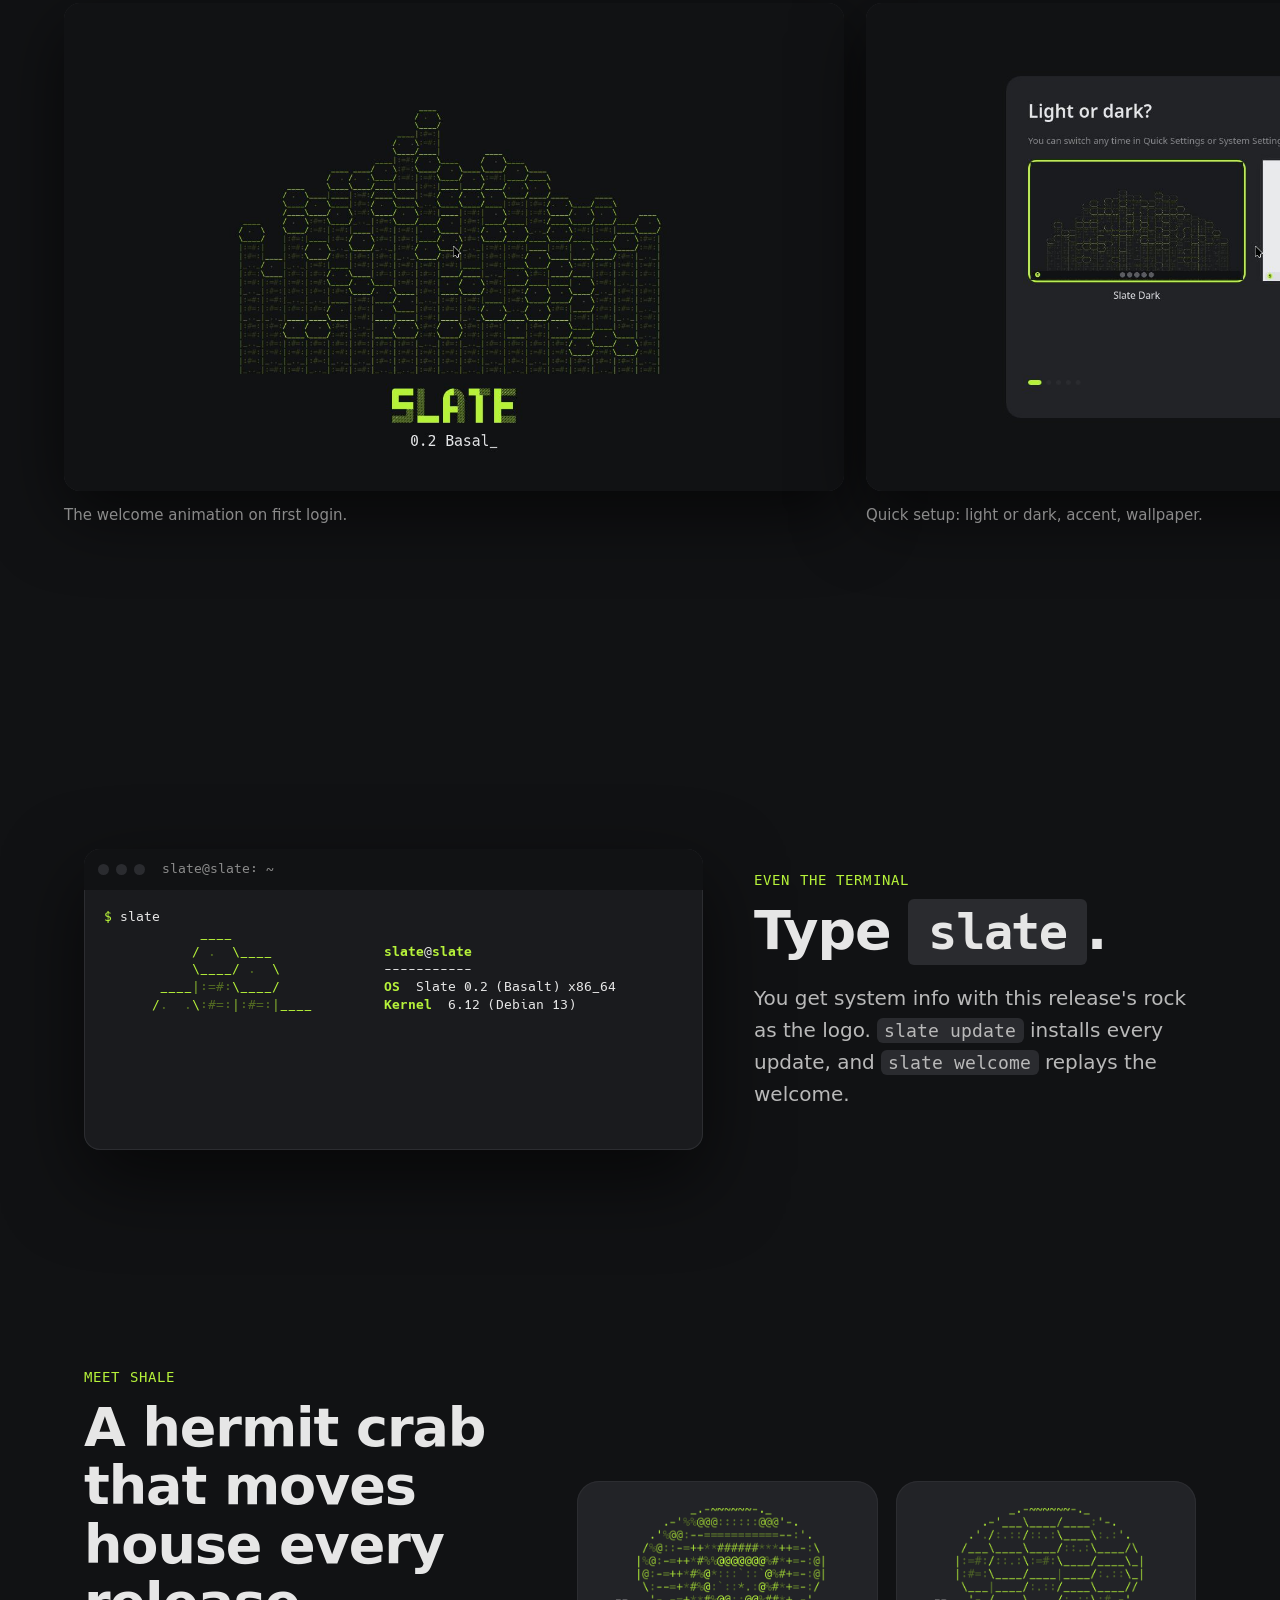
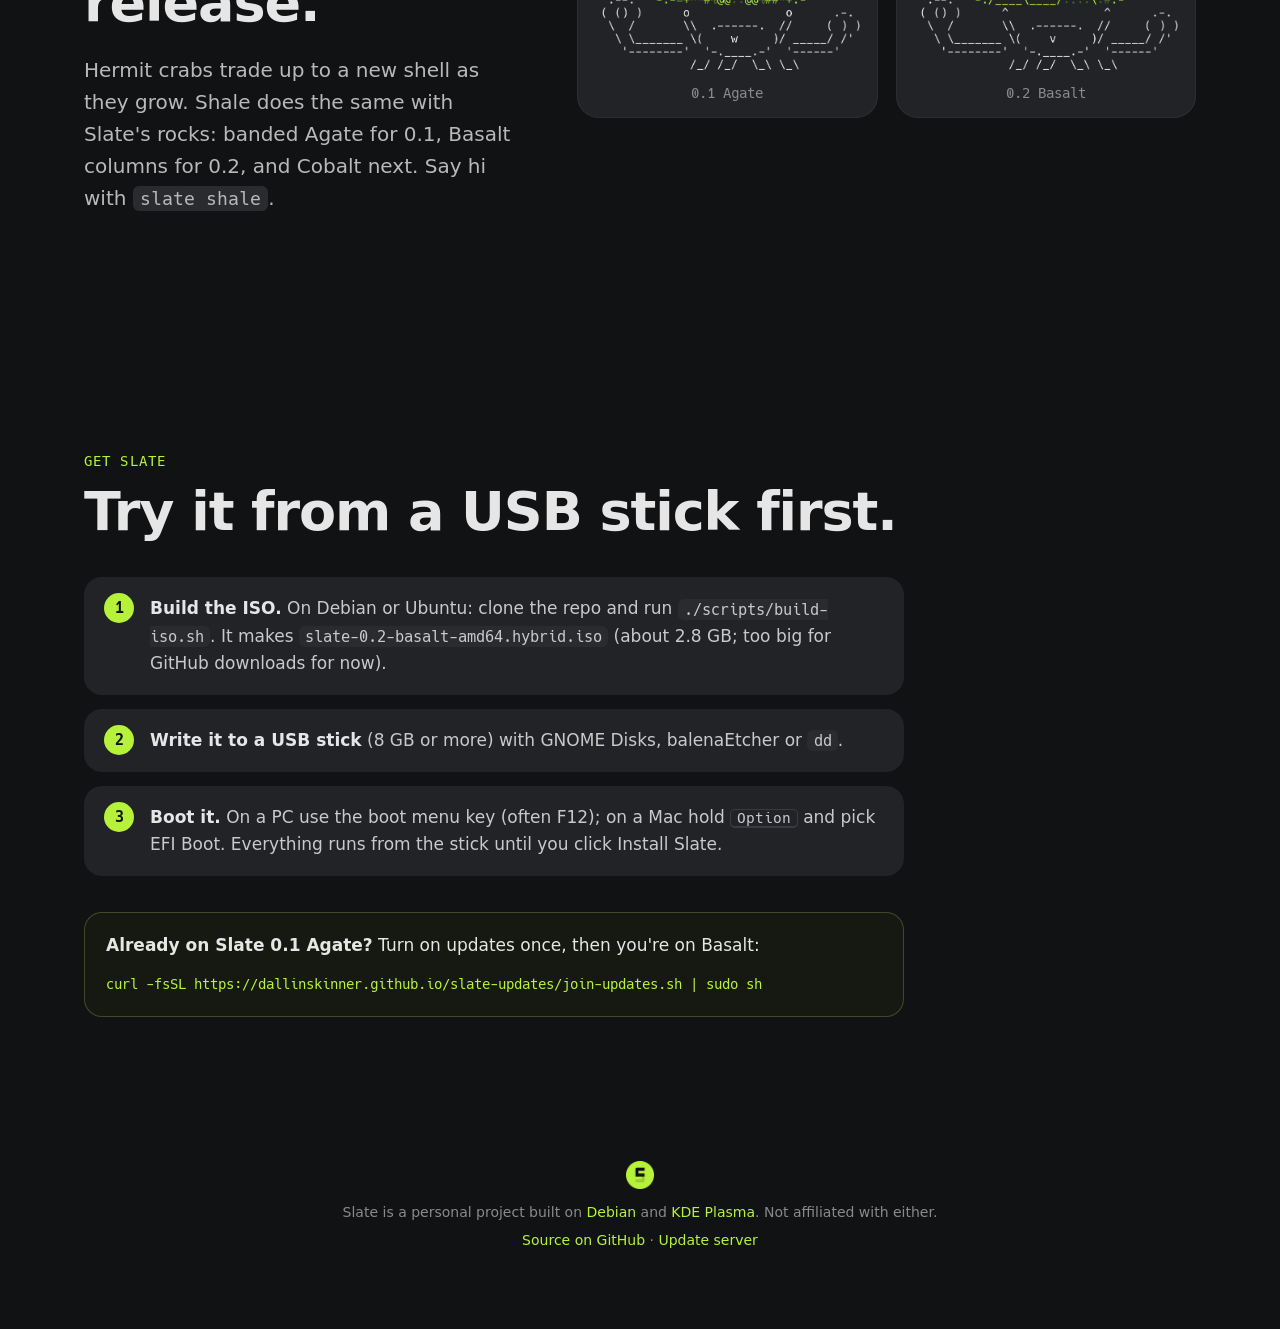
==== commit 94dfa7da: "0.2.4: Shale the hermit crab in the welcome, notifications, slate shale and the website Co-Authored-" ====
--- a/website/index.html
+++ b/website/index.html
@@ -17,6 +17,7 @@
     <a href="#releases">Releases</a>
     <a href="#features">Features</a>
     <a href="#shots">Screenshots</a>
+    <a href="#shale">Shale</a>
     <a href="#get">Get Slate</a>
     <a class="nav-gh" href="https://github.com/dallinskinner/slate">GitHub</a>
   </nav>
@@ -132,6 +133,19 @@
     </div>
   </section>
 
+  <!-- Shale the hermit crab -->
+  <section class="shale-section" id="shale">
+    <div class="shale-copy reveal">
+      <p class="kicker mono">Meet Shale</p>
+      <h2>A hermit crab that moves house every release.</h2>
+      <p class="lede">Hermit crabs trade up to a new shell as they grow. Shale does the same with Slate's rocks: banded Agate for 0.1, Basalt columns for 0.2, and Cobalt next. Say hi with <code>slate shale</code>.</p>
+    </div>
+    <div class="shale-shells">
+      <figure class="reveal"><img src="assets/shale/agate-happy.png" alt="Shale the ASCII hermit crab in a banded Agate shell" loading="lazy"><figcaption class="mono">0.1 Agate</figcaption></figure>
+      <figure class="reveal"><img src="assets/shale/basalt-joy.png" alt="Shale the ASCII hermit crab, smiling, in a Basalt column shell" loading="lazy"><figcaption class="mono">0.2 Basalt</figcaption></figure>
+    </div>
+  </section>
+
   <!-- Get Slate -->
   <section class="get" id="get">
     <p class="kicker mono reveal">Get Slate</p>
--- a/website/style.css
+++ b/website/style.css
@@ -111,6 +111,17 @@
 .term .k { color: var(--lime); font-weight: 700; }
 .term .l1 { color: #b6f23a; } .term .l2 { color: #84b02e; } .term .l3 { color: #526a22; }
 
+/* shale */
+section.shale-section { padding: 18vh var(--gutter) 6vh; max-width: 1240px; margin: 0 auto; display: grid;
+  grid-template-columns: minmax(0, 5fr) minmax(0, 7fr); gap: 4vw; align-items: center; }
+@media (max-width: 900px) { section.shale-section { grid-template-columns: 1fr; } }
+@media (max-width: 600px) { .shale-shells { grid-template-columns: 1fr; } }
+.shale-shells { display: grid; grid-template-columns: 1fr 1fr; gap: 18px; }
+.shale-shells figure { margin: 0; background: var(--surface); border-radius: 22px; padding: 18px 14px 14px; box-shadow: inset 0 0 0 1px #2c2d31; text-align: center; }
+.shale-shells img { width: 100%; height: auto; display: block; }
+.shale-shells figcaption { color: var(--muted); font-size: 14px; margin-top: 8px; }
+.shale-shells figure:nth-child(2) { transition-delay: .15s; }
+
 /* get */
 .steps li { min-width: 0; }
 .steps { counter-reset: s; list-style: none; padding: 0; margin: 4vh 0; display: grid; gap: 14px; max-width: 820px; }
